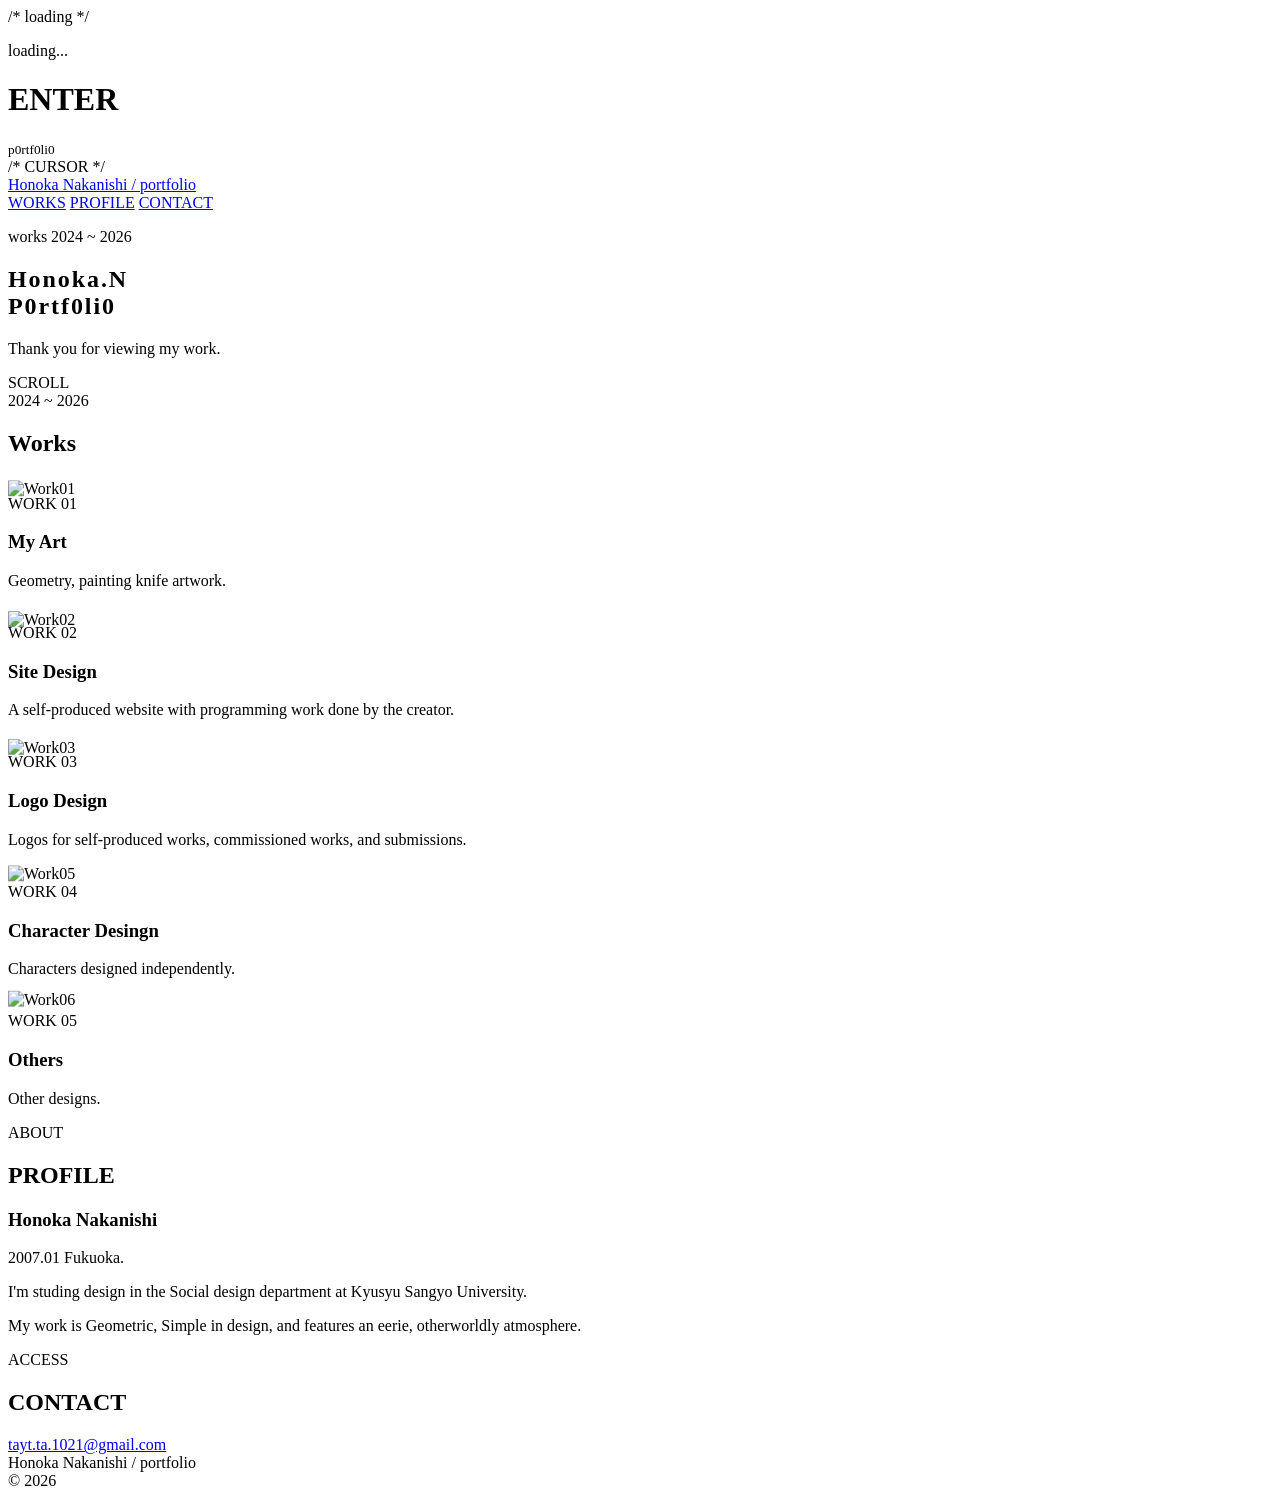
==== index.html @ 999f5041 "Add files via upload" ====
<!DOCTYPE html>
<html lang="ja">

<head>

<meta charset="UTF-8">
<meta name="viewport" content="width=device-width, initial-scale=1.0">

<title>p0rtf0li0</title>

<link rel="preconnect" href="https://fonts.googleapis.com">
<link rel="preconnect" href="https://fonts.gstatic.com" crossorigin>

<link href="https://fonts.googleapis.com/css2?family=IBM+Plex+Mono:wght@300;400;500&family=Noto+Sans+JP:wght@300;500&display=swap" rel="stylesheet">

<link rel="stylesheet" href="style.css">

</head>

<body>

/* loading */

<div id="loader">

    <div class="loader-frame">

        <span></span>
        <span></span>
        <span></span>
        <span></span>

    </div>

    <div class="loader-text">

        <p>loading...</p>

        <h1>ENTER</h1>

        <small>p0rtf0li0</small>

    </div>

</div>

/* CURSOR */

<div id="cursor"></div>

<div id="grid"></div>

<header>

    <a class="logo" href="#">

        Honoka Nakanishi / portfolio

    </a>

    <nav>

        <a href="#works">WORKS</a>

        <a href="#archive">PROFILE</a>

        <a href="#contact">CONTACT</a>

    </nav>

</header>

<section class="hero">

    <div class="hero-left">

        <p class="hero-index">

            works 2024 ~ 2026

        </p>

        <h1>

            Honoka.N

            <br>

            P0rtf0li0

        </h1>

        <p class="hero-description">

            Thank you for viewing

            my work.

        </p>

    </div>

    <div class="hero-right">

        <div class="scroll-box">

            <span>SCROLL</span>

            <div class="line"></div>

        </div>

    </div>

</section>


<section
id="works"
class="section">

<div class="section-header">

    <span>

        2024 ~ 2026

    </span>

    <h2>

        Works

    </h2>

</div>

<div class="gallery">

<article
class="card"
data-link="Art.html">

<div class="card-image">

<img
src="Art.jpg"
alt="Work01">

</div>

<div class="card-body">

<span>

WORK 01

</span>

<h3>

My Art

</h3>

<p>

Geometry, 

painting knife

artwork.

</p>

</div>

</article>

<article
class="card offset"
data-link="Site.html">

<div class="card-image">

<img
src="Site.jpg"
alt="Work02">

</div>

<div class="card-body">

<span>

WORK 02

</span>

<h3>

Site Design

</h3>

<p>

A self-produced website with

programming work done by

the creator.

</p>

</div>

</article>

<article
class="card"
data-link="logo.html">

<div class="card-image">

<img
src="Logo.jpg"
alt="Work03">

</div>

<div class="card-body">

<span>

WORK 03

</span>

<h3>

Logo Design

</h3>

<p>

Logos for self-produced works, 

commissioned works, 

and submissions.

</p>

</div>

</article>

<article
class="card"
data-link="design.html">

    <div class="card-image">

        <img
        src="Characterdesign.PNG"
        alt="Work05">

    </div>

    <div class="card-body">

        <span>WORK 04</span>

        <h3>Character Desingn</h3>

        <p>

            Characters designed

            independently.

        </p>

    </div>

</article>

<article
class="card offset-small"
data-link="Others.html">

    <div class="card-image">

        <img
        src="others.PNG"
        alt="Work06">

    </div>

    <div class="card-body">

        <span>WORK 05</span>

        <h3>Others</h3>

        <p>

            Other designs.

        </p>

    </div>

</article>

</div>

</section>

<section
id="archive"
class="section">

<div class="section-header">

    <span>

        ABOUT

    </span>

    <h2>

        PROFILE

    </h2>

</div>

<div class="archive-grid">

    <div class="archive-title">

        <h3>

            Honoka
            Nakanishi

        </h3>

    </div>

    <div class="archive-text">

        <p>

            2007.01 Fukuoka. 

        </p>

        <p>

            I'm studing design
            in the Social design department
            at Kyusyu Sangyo University.

        </p>

        <p>

            My work is
            Geometric, Simple in design, 
            and features an eerie, 
            otherworldly atmosphere.

        </p>

    </div>

</div>

</section>

<section
id="contact"
class="section">

<div class="section-header">

    <span>

        ACCESS

    </span>

    <h2>

        CONTACT

    </h2>

</div>

<div class="contact-wrapper">

    <a href="mailto:tayt.ta.1021@gmail.com">

        tayt.ta.1021@gmail.com

    </a>

</div>

</section>

<footer>

<div class="footer-left">

Honoka Nakanishi / portfolio

</div>

<div class="footer-right">

© 2026

</div>

</footer>


<div id="glitch">

<div class="glitch-layer"></div>

<div class="glitch-layer"></div>

<div class="glitch-layer"></div>

</div>

<script src="script.js"></script>

</body>

</html>
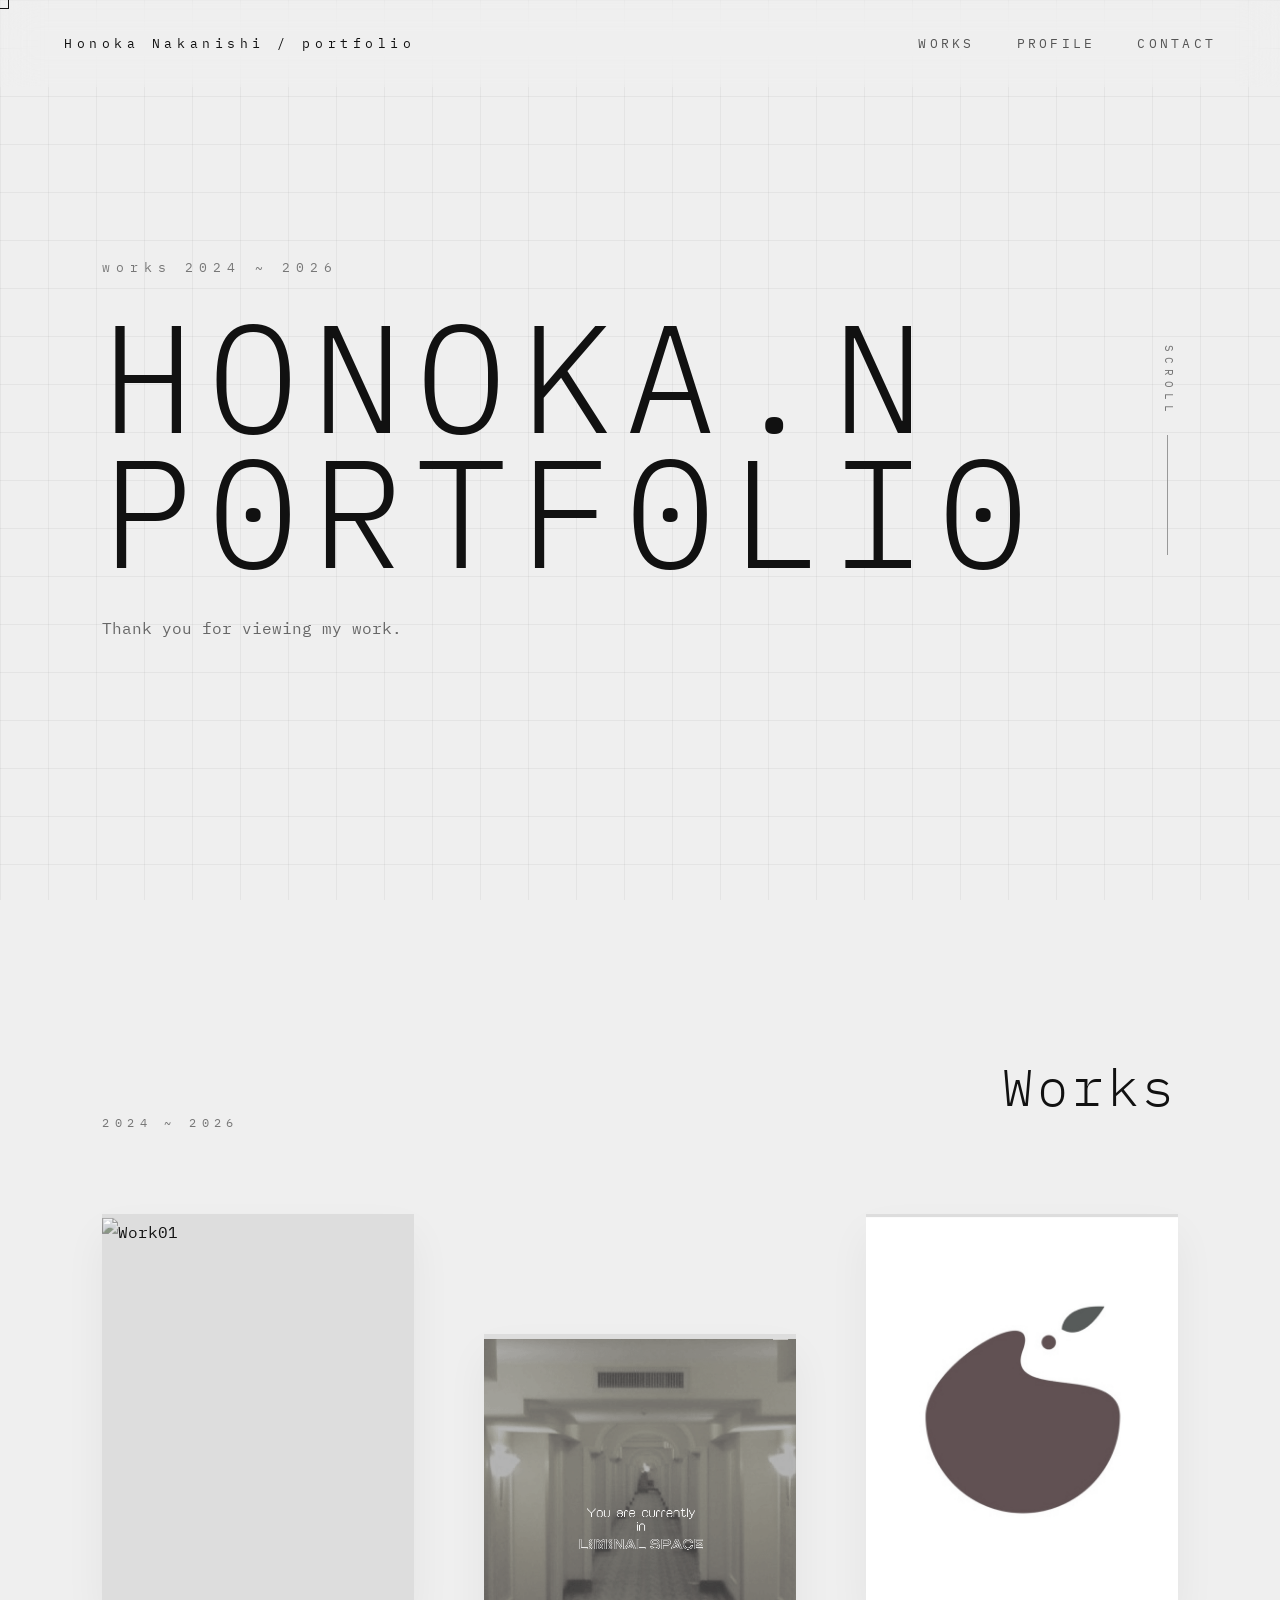
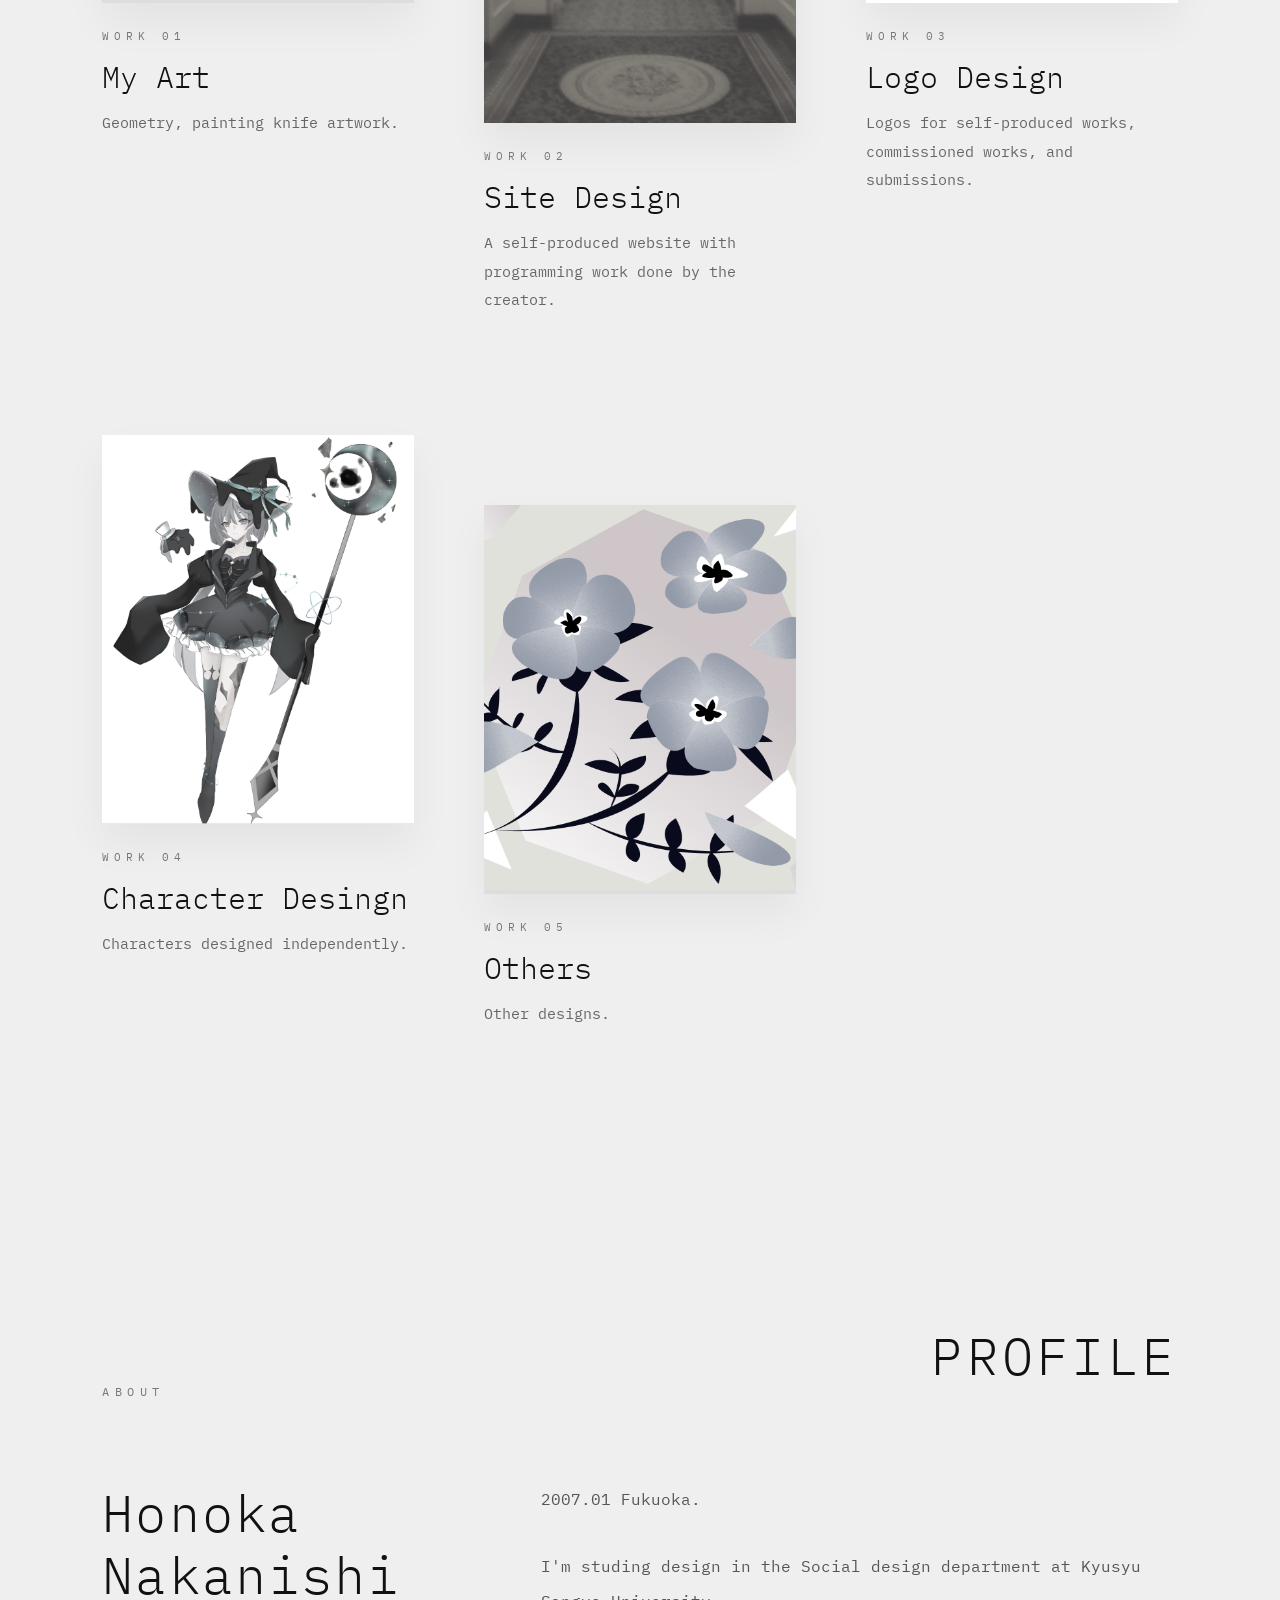
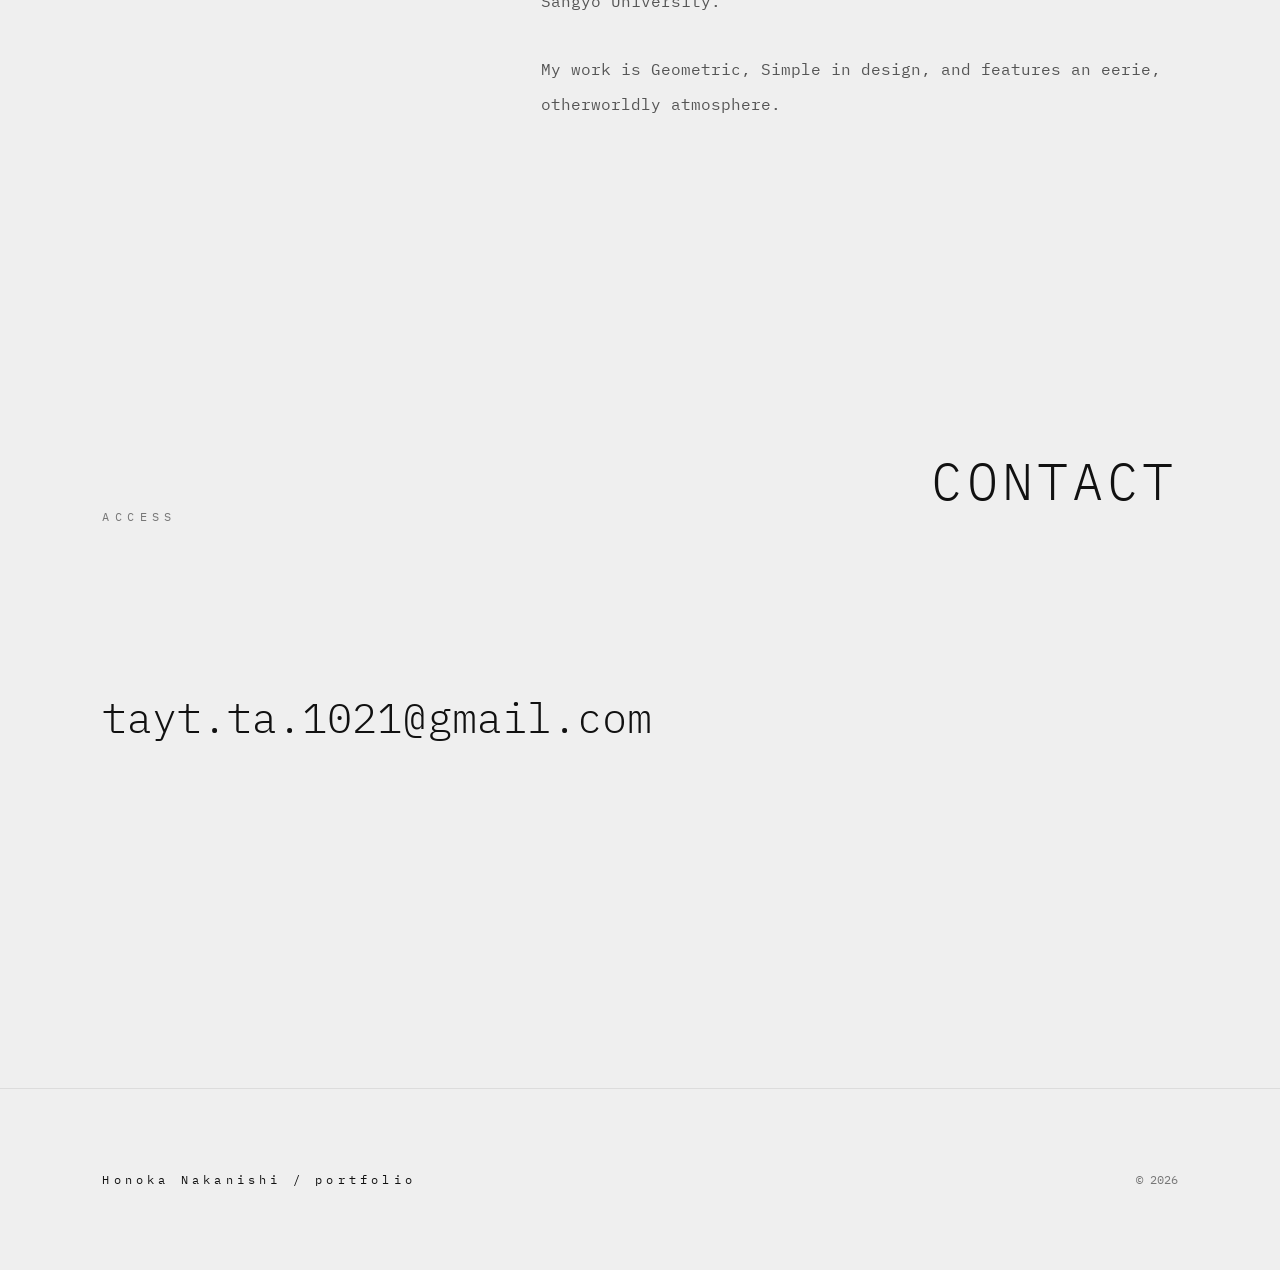
==== commit a6137d50: "Update index.html" ====
--- a/index.html
+++ b/index.html
@@ -18,8 +18,6 @@
 </head>
 
 <body>
-
-/* loading */
 
 <div id="loader">
 
@@ -44,8 +42,6 @@
 
 </div>
 
-/* CURSOR */
-
 <div id="cursor"></div>
 
 <div id="grid"></div>
--- a/style.css
+++ b/style.css
@@ -0,0 +1,1116 @@
+@import url("https://fonts.googleapis.com/css2?family=IBM+Plex+Mono:wght@300;400;500&display=swap");
+
+*{
+    margin:0;
+    padding:0;
+    box-sizing:border-box;
+}
+
+html{
+
+    scroll-behavior:smooth;
+
+}
+
+body{
+
+    background:#efefef;
+
+    color:#111;
+
+    font-family:"IBM Plex Mono",monospace;
+
+    overflow-x:hidden;
+
+    cursor:none;
+
+    line-height:1.8;
+
+}
+
+::selection{
+
+    background:#111;
+
+    color:#fff;
+
+}
+
+::-webkit-scrollbar{
+
+    width:8px;
+
+}
+
+::-webkit-scrollbar-track{
+
+    background:#efefef;
+
+}
+
+::-webkit-scrollbar-thumb{
+
+    background:#777;
+
+}
+
+::-webkit-scrollbar-thumb:hover{
+
+    background:#333;
+
+}
+
+#grid{
+
+    position:fixed;
+
+    inset:0;
+
+    z-index:-2;
+
+    pointer-events:none;
+
+    background-image:
+
+    linear-gradient(rgba(0,0,0,.045) 1px,transparent 1px),
+
+    linear-gradient(90deg,rgba(0,0,0,.045) 1px,transparent 1px);
+
+    background-size:48px 48px;
+
+    transition:1s;
+
+}
+
+#cursor{
+
+    position:fixed;
+
+    width:18px;
+
+    height:18px;
+
+    border:1px solid #111;
+
+    transform:translate(-50%,-50%);
+
+    pointer-events:none;
+
+    z-index:999999;
+
+    transition:
+
+    width .3s,
+
+    height .3s,
+
+    transform .2s,
+
+    background .3s;
+
+}
+
+#cursor.active{
+
+    width:60px;
+
+    height:60px;
+
+    background:rgba(0,0,0,.08);
+
+}
+
+#loader{
+
+    position:fixed;
+
+    inset:0;
+
+    background:#efefef;
+
+    display:flex;
+
+    justify-content:center;
+
+    align-items:center;
+
+    flex-direction:column;
+
+    z-index:99999;
+
+    transition:1s;
+
+}
+
+#loader.hide{
+
+    opacity:0;
+
+    visibility:hidden;
+
+}
+
+.loader-frame{
+
+    width:90px;
+
+    height:90px;
+
+    position:relative;
+
+    margin-bottom:40px;
+
+}
+
+.loader-frame span{
+
+    position:absolute;
+
+    background:#111;
+
+}
+
+.loader-frame span:nth-child(1){
+
+    top:0;
+
+    left:0;
+
+    width:100%;
+
+    height:1px;
+
+}
+
+.loader-frame span:nth-child(2){
+
+    right:0;
+
+    top:0;
+
+    width:1px;
+
+    height:100%;
+
+}
+
+.loader-frame span:nth-child(3){
+
+    left:0;
+
+    bottom:0;
+
+    width:100%;
+
+    height:1px;
+
+}
+
+.loader-frame span:nth-child(4){
+
+    left:0;
+
+    top:0;
+
+    width:1px;
+
+    height:100%;
+
+}
+
+.loader-text{
+
+    text-align:center;
+
+}
+
+.loader-text p{
+
+    letter-spacing:.4em;
+
+    font-size:12px;
+
+}
+
+.loader-text h1{
+
+    margin:20px 0;
+
+    font-size:60px;
+
+    font-weight:300;
+
+    letter-spacing:.15em;
+
+}
+
+.loader-text small{
+
+    letter-spacing:.3em;
+
+    color:#666;
+
+}
+
+header{
+
+    position:fixed;
+
+    top:0;
+    left:0;
+
+    width:100%;
+
+    padding:32px 64px;
+
+    display:flex;
+
+    justify-content:space-between;
+    align-items:center;
+
+    z-index:1000;
+
+    backdrop-filter:blur(18px);
+
+    background:rgba(239,239,239,.25);
+
+    transition:.4s;
+
+}
+
+header.scroll{
+
+    background:rgba(239,239,239,.82);
+
+    box-shadow:0 5px 30px rgba(0,0,0,.04);
+
+}
+
+.logo{
+
+    color:#111;
+
+    text-decoration:none;
+
+    font-size:13px;
+
+    letter-spacing:.35em;
+
+}
+
+nav{
+
+    display:flex;
+
+    gap:42px;
+
+}
+
+nav a{
+
+    position:relative;
+
+    text-decoration:none;
+
+    color:#555;
+
+    font-size:13px;
+
+    letter-spacing:.25em;
+
+    transition:.35s;
+
+}
+
+nav a:hover{
+
+    color:#111;
+
+}
+
+nav a::after{
+
+    content:"";
+
+    position:absolute;
+
+    left:0;
+    bottom:-7px;
+
+    width:0;
+
+    height:1px;
+
+    background:#111;
+
+    transition:.35s;
+
+}
+
+nav a:hover::after,
+nav a.current::after{
+
+    width:100%;
+
+}
+
+nav a.current{
+
+    color:#111;
+
+}
+
+.hero{
+
+    min-height:100vh;
+
+    padding:0 8vw;
+
+    display:grid;
+
+    grid-template-columns:2fr 1fr;
+
+    align-items:center;
+
+}
+
+.hero-left{
+
+    max-width:900px;
+
+}
+
+.hero-index{
+
+    font-size:13px;
+
+    letter-spacing:.45em;
+
+    color:#777;
+
+    margin-bottom:28px;
+
+}
+
+.hero h1{
+
+    font-size:clamp(72px,12vw,180px);
+
+    font-weight:300;
+
+    line-height:.88;
+
+    letter-spacing:.08em;
+
+    text-transform:uppercase;
+
+    margin-bottom:34px;
+
+    transition:.25s;
+
+}
+
+.hero-description{
+
+    max-width:520px;
+
+    font-size:16px;
+
+    color:#666;
+
+    line-height:2;
+
+}
+
+.hero-right{
+
+    display:flex;
+
+    justify-content:flex-end;
+
+    align-items:center;
+
+}
+
+.scroll-box{
+
+    display:flex;
+
+    flex-direction:column;
+
+    align-items:center;
+
+    gap:18px;
+
+}
+
+.scroll-box span{
+
+    font-size:11px;
+
+    letter-spacing:.45em;
+
+    writing-mode:vertical-rl;
+
+    color:#777;
+
+}
+
+.scroll-box .line{
+
+    width:1px;
+
+    height:120px;
+
+    background:#999;
+
+    animation:scrollLine 2s ease-in-out infinite;
+
+}
+
+@keyframes scrollLine{
+
+    0%{
+
+        transform:scaleY(.2);
+
+        transform-origin:top;
+
+    }
+
+    50%{
+
+        transform:scaleY(1);
+
+        transform-origin:top;
+
+    }
+
+    100%{
+
+        transform:scaleY(.2);
+
+        transform-origin:bottom;
+
+    }
+
+}
+
+.section{
+
+    padding:140px 8vw;
+
+}
+
+.section-header{
+
+    display:flex;
+
+    justify-content:space-between;
+
+    align-items:flex-end;
+
+    margin-bottom:80px;
+
+}
+
+.section-header span{
+
+    font-size:12px;
+
+    letter-spacing:.45em;
+
+    color:#777;
+
+}
+
+.section-header h2{
+
+    font-size:52px;
+
+    font-weight:300;
+
+    letter-spacing:.08em;
+
+}
+
+.gallery{
+
+    display:grid;
+
+    grid-template-columns:repeat(3,1fr);
+
+    gap:120px 70px;
+
+    align-items:start;
+
+}
+
+.card{
+
+    display:flex;
+
+    flex-direction:column;
+
+    cursor:pointer;
+
+    transition:
+    transform .6s ease,
+    opacity .6s ease;
+
+}
+
+.card:hover{
+
+    transform:translateY(-16px);
+
+}
+
+.card-image{
+
+    position:relative;
+
+    overflow:hidden;
+
+    background:#ddd;
+
+}
+
+.card-image img{
+
+    width:100%;
+
+    height:100%;
+
+    display:block;
+
+    object-fit:cover;
+
+    aspect-ratio:4 / 5;
+
+    filter:grayscale(.85);
+
+    transition:
+    transform 1.2s ease,
+    filter .8s ease;
+
+}
+
+.card:hover img{
+
+    transform:scale(1.06);
+
+    filter:grayscale(0);
+
+}
+
+.card-image::after{
+
+    content:"";
+
+    position:absolute;
+
+    inset:0;
+
+    background:
+
+    linear-gradient(
+    to top,
+    rgba(0,0,0,.12),
+    transparent 40%
+    );
+
+    opacity:0;
+
+    transition:.5s;
+
+}
+
+.card:hover .card-image::after{
+
+    opacity:1;
+
+}
+
+
+.card-body{
+
+    margin-top:24px;
+
+}
+
+.card-body span{
+
+    display:block;
+
+    margin-bottom:12px;
+
+    font-size:11px;
+
+    letter-spacing:.45em;
+
+    color:#777;
+
+}
+
+.card-body h3{
+
+    font-size:30px;
+
+    font-weight:300;
+
+    margin-bottom:14px;
+
+    line-height:1.2;
+
+}
+
+.card-body p{
+
+    font-size:15px;
+
+    color:#666;
+
+    line-height:1.9;
+
+}
+
+.offset{
+
+    margin-top:120px;
+
+}
+
+.offset-small{
+
+    margin-top:70px;
+
+}
+
+.offset-large{
+
+    margin-top:180px;
+
+}
+
+.card span{
+
+    transition:.4s;
+
+}
+
+.card:hover span{
+
+    letter-spacing:.65em;
+
+}
+
+.card-image{
+
+    box-shadow:
+
+    0 20px 40px rgba(0,0,0,.05);
+
+    transition:.5s;
+
+}
+
+.card:hover .card-image{
+
+    box-shadow:
+
+    0 40px 70px rgba(0,0,0,.12);
+
+}
+
+.card{
+
+    opacity:0;
+
+    transform:translateY(70px);
+
+}
+
+.card.show{
+
+    opacity:1;
+
+    transform:translateY(0);
+
+    transition:
+        opacity .8s ease,
+        transform .8s ease;
+
+}
+
+.archive-grid{
+
+    display:grid;
+
+    grid-template-columns:1fr 2fr;
+
+    gap:120px;
+
+    align-items:start;
+
+}
+
+.archive-title h3{
+
+    font-size:52px;
+
+    font-weight:300;
+
+    line-height:1.2;
+
+    letter-spacing:.04em;
+
+}
+
+.archive-text{
+
+    max-width:720px;
+
+}
+
+.archive-text p{
+
+    margin-bottom:32px;
+
+    font-size:16px;
+
+    color:#555;
+
+    line-height:2.2;
+
+}
+
+.contact-wrapper{
+
+    display:flex;
+
+    justify-content:flex-start;
+
+    align-items:center;
+
+    min-height:220px;
+
+}
+
+.contact-wrapper a{
+
+    position:relative;
+
+    font-size:42px;
+
+    font-weight:300;
+
+    text-decoration:none;
+
+    color:#111;
+
+    transition:.4s;
+
+}
+
+.contact-wrapper a::after{
+
+    content:"";
+
+    position:absolute;
+
+    left:0;
+
+    bottom:-8px;
+
+    width:0;
+
+    height:1px;
+
+    background:#111;
+
+    transition:.35s;
+
+}
+
+.contact-wrapper a:hover::after{
+
+    width:100%;
+
+}
+
+footer{
+
+    display:flex;
+
+    justify-content:space-between;
+
+    align-items:center;
+
+    padding:80px 8vw;
+
+    border-top:1px solid rgba(0,0,0,.08);
+
+    margin-top:120px;
+
+}
+
+.footer-left{
+
+    letter-spacing:.35em;
+
+    font-size:12px;
+
+}
+
+.footer-right{
+
+    font-size:12px;
+
+    color:#777;
+
+}
+
+#glitch{
+
+    position:fixed;
+
+    inset:0;
+
+    pointer-events:none;
+
+    opacity:0;
+
+    z-index:999999;
+
+    overflow:hidden;
+
+}
+
+#glitch.play{
+
+    opacity:1;
+
+    animation:glitchFlash .45s forwards;
+
+}
+
+.glitch-layer{
+
+    position:absolute;
+
+    inset:0;
+
+    background:#fff;
+
+    mix-blend-mode:difference;
+
+}
+
+.glitch-layer:nth-child(1){
+
+    animation:glitch1 .45s;
+
+}
+
+.glitch-layer:nth-child(2){
+
+    animation:glitch2 .45s;
+
+}
+
+.glitch-layer:nth-child(3){
+
+    animation:glitch3 .45s;
+
+}
+
+@keyframes glitchFlash{
+
+    0%{
+
+        opacity:1;
+
+    }
+
+    100%{
+
+        opacity:0;
+
+    }
+
+}
+
+@keyframes glitch1{
+
+    0%{transform:translateX(0);}
+    20%{transform:translateX(-18px);}
+    40%{transform:translateX(10px);}
+    60%{transform:translateX(-8px);}
+    100%{transform:translateX(0);}
+
+}
+
+@keyframes glitch2{
+
+    0%{transform:translateY(0);}
+    25%{transform:translateY(12px);}
+    60%{transform:translateY(-8px);}
+    100%{transform:translateY(0);}
+
+}
+
+@keyframes glitch3{
+
+    0%{clip-path:inset(0 0 80% 0);}
+    20%{clip-path:inset(20% 0 40% 0);}
+    45%{clip-path:inset(60% 0 5% 0);}
+    100%{clip-path:inset(0);}
+
+}
+
+.fade{
+
+    opacity:0;
+
+    transform:translateY(60px);
+
+    transition:1s ease;
+
+}
+
+.fade.show{
+
+    opacity:1;
+
+    transform:none;
+
+}
+
+@media (max-width:1100px){
+
+.gallery{
+
+    grid-template-columns:1fr 1fr;
+
+}
+
+.archive-grid{
+
+    grid-template-columns:1fr;
+
+    gap:60px;
+
+}
+
+}
+
+@media (max-width:768px){
+
+body{
+
+    cursor:auto;
+
+}
+
+#cursor{
+
+    display:none;
+
+}
+
+header{
+
+    padding:24px;
+
+    flex-direction:column;
+
+    gap:20px;
+
+}
+
+nav{
+
+    gap:20px;
+
+    flex-wrap:wrap;
+
+    justify-content:center;
+
+}
+
+.hero{
+
+    grid-template-columns:1fr;
+
+    gap:60px;
+
+    min-height:auto;
+
+    padding-top:180px;
+
+}
+
+.hero h1{
+
+    font-size:64px;
+
+}
+
+.gallery{
+
+    grid-template-columns:1fr;
+
+    gap:70px;
+
+}
+
+.offset,
+.offset-small,
+.offset-large{
+
+    margin-top:0;
+
+}
+
+.section{
+
+    padding:90px 24px;
+
+}
+
+.section-header{
+
+    flex-direction:column;
+
+    align-items:flex-start;
+
+    gap:12px;
+
+}
+
+.section-header h2{
+
+    font-size:36px;
+
+}
+
+.contact-wrapper a{
+
+    font-size:28px;
+
+    word-break:break-all;
+
+}
+
+footer{
+
+    flex-direction:column;
+
+    gap:16px;
+
+    text-align:center;
+
+}
+
+}
